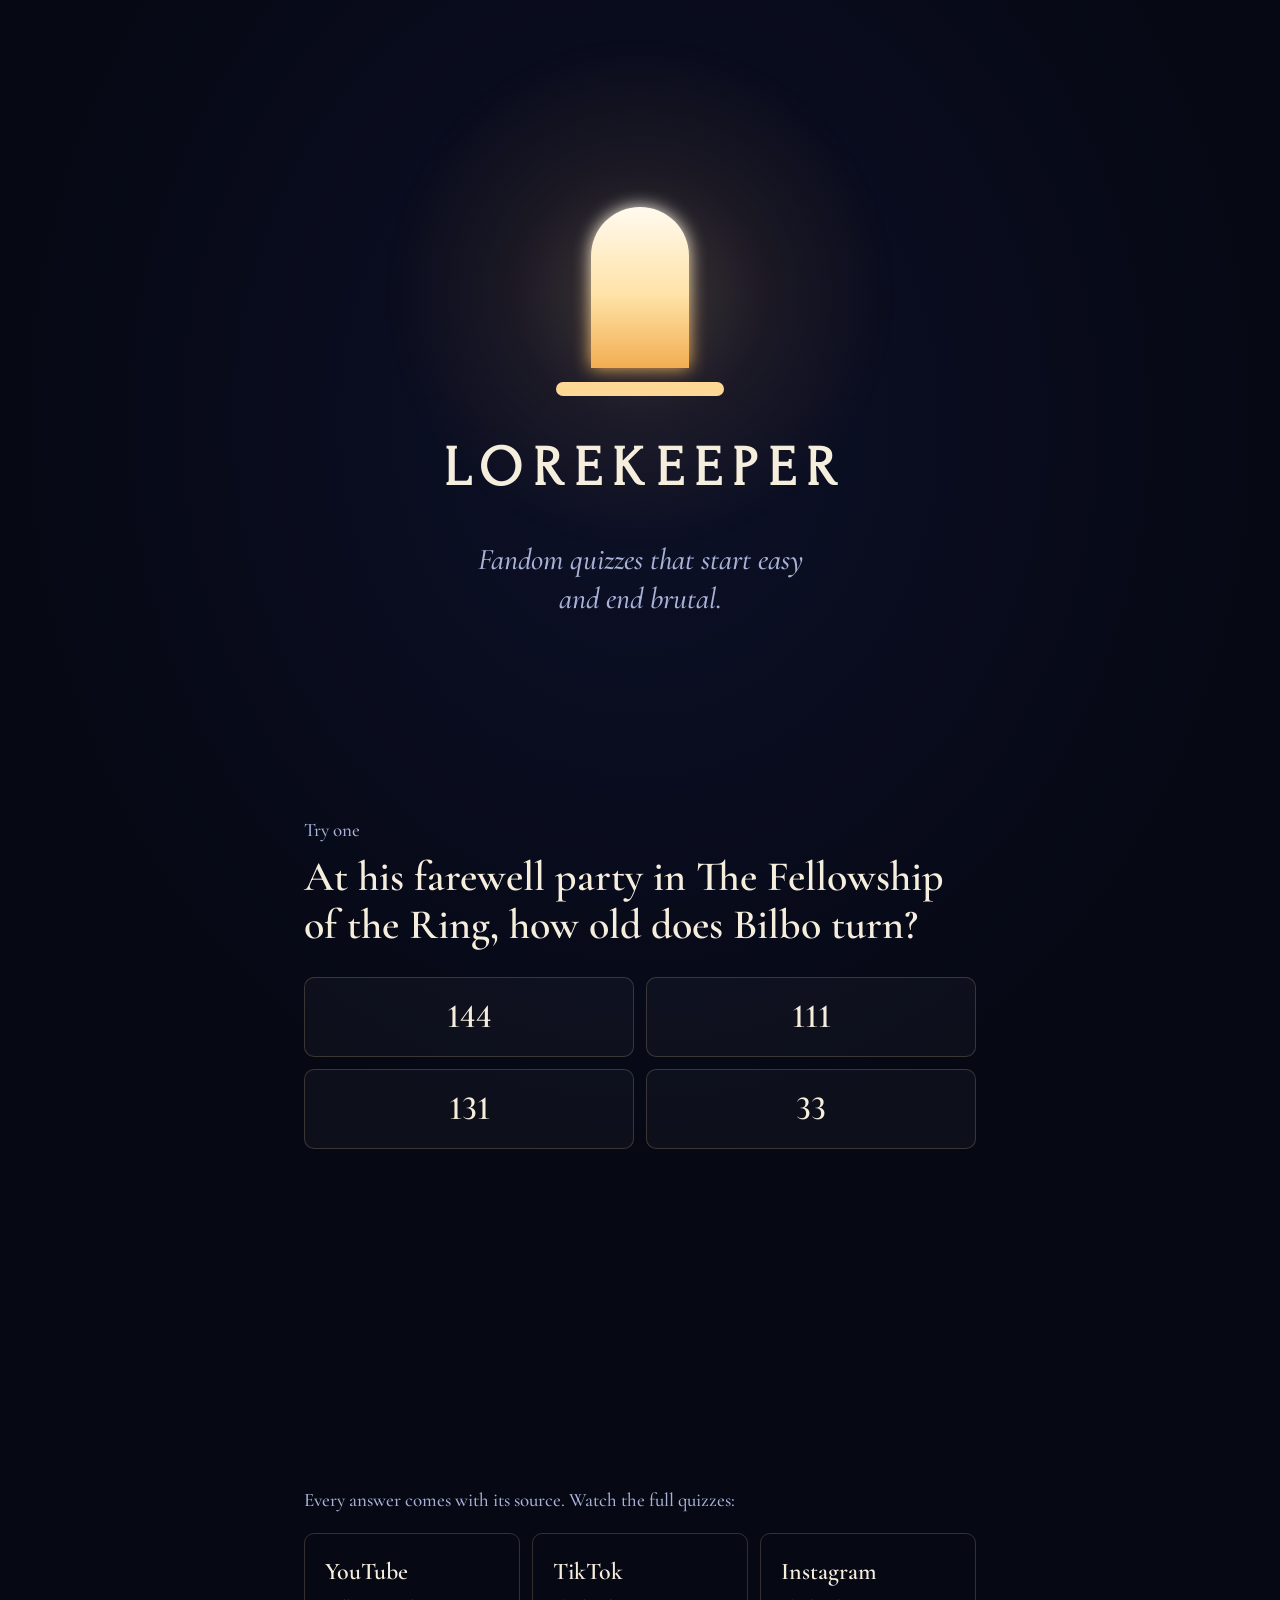
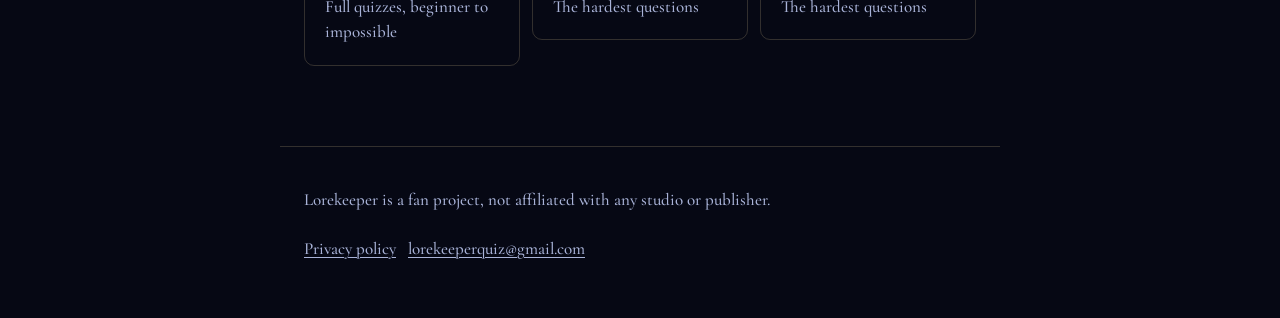
==== index.html @ 2fa55489 "Lorekeeper homepage and privacy policy Co-Authored-By: Claude Opus 5.5 <noreply@anthropic.com> Claud" ====
<!doctype html>
<html lang="en">
<head>
<meta charset="utf-8">
<meta name="viewport" content="width=device-width, initial-scale=1">
<title>Lorekeeper: fandom quizzes that start easy and end brutal</title>
<meta name="description" content="Lord of the Rings, Star Wars, Harry Potter and more. Quizzes from beginner to impossible, and every answer comes with its source.">
<meta property="og:title" content="Lorekeeper">
<meta property="og:description" content="Fandom quizzes that start easy and end brutal. Every answer comes with its source.">
<meta property="og:image" content="https://whoiseltigre.github.io/lorekeeper-site/og.jpg">
<meta name="twitter:card" content="summary_large_image">
<meta name="theme-color" content="#060814">
<link rel="icon" href="favicon.png">
<link rel="apple-touch-icon" href="apple-touch-icon.png">
<link rel="preload" href="fonts/forum-latin-400-normal.woff2" as="font" type="font/woff2" crossorigin>
<link rel="stylesheet" href="site.css">
<style>
  .hero {
    min-height: 88vh;
    display: flex;
    flex-direction: column;
    align-items: center;
    justify-content: center;
    gap: 44px;
    padding: 72px 24px 40px;
    text-align: center;
    position: relative;
  }
  /* The one moment: the doorway lights once when you arrive. */
  .door { position: relative; width: clamp(120px, 18vw, 168px); }
  .door::before {
    content: "";
    position: absolute;
    left: 50%; top: 46%;
    width: 340%; aspect-ratio: 1;
    translate: -50% -50%;
    background: radial-gradient(circle, rgba(255, 200, 120, 0.22), rgba(242, 160, 70, 0.07) 32%, transparent 64%);
    pointer-events: none;
    animation: spill 2.4s 0.3s ease-out both;
  }
  .door svg { display: block; width: 100%; height: auto; overflow: visible; position: relative; }
  .door .arch { animation: light 1.6s 0.15s ease-out both; }
  @keyframes light { from { opacity: 0; } to { opacity: 1; } }
  @keyframes spill { from { opacity: 0; scale: 0.6; } to { opacity: 1; scale: 1; } }
  .hero .wordmark { font-size: clamp(34px, 6vw, 56px); animation: light 1.2s 0.9s ease-out both; }
  .lede {
    margin: 0;
    max-width: 26ch;
    font-size: clamp(24px, 3vw, 30px);
    line-height: 1.3;
    color: var(--mist);
    font-style: italic;
    animation: light 1.2s 1.2s ease-out both;
  }

  .try {
    max-width: 720px;
    margin: 0 auto;
    padding: 24px 24px 96px;
  }
  .try h2 {
    margin: 0 0 8px;
    font-weight: 500;
    font-size: 19px;
    color: var(--mist);
  }
  .q {
    margin: 0 0 28px;
    font-family: Cormorant, Georgia, serif;
    font-weight: 600;
    font-size: clamp(30px, 4.4vw, 42px);
    line-height: 1.15;
    text-wrap: balance;
  }
  .options { display: grid; grid-template-columns: 1fr 1fr; gap: 12px; margin: 0; padding: 0; list-style: none; }
  .options button {
    width: 100%;
    font: 600 clamp(26px, 3.6vw, 34px) / 1 Cormorant, Georgia, serif;
    font-variant-numeric: lining-nums;
    color: var(--cream);
    background: rgba(255, 255, 255, 0.03);
    border: 1px solid var(--line);
    border-radius: 10px;
    padding: 22px 20px;
    cursor: pointer;
    transition: border-color 0.2s, background 0.2s, opacity 0.4s, color 0.4s;
  }
  .options button:hover:not(:disabled) { border-color: var(--lamp); background: rgba(255, 226, 166, 0.06); }
  .options button:disabled { cursor: default; }
  .answered .options button { opacity: 0.35; }
  .answered .options button.right {
    opacity: 1;
    color: var(--night);
    background: linear-gradient(180deg, #fffaf0, var(--lamp) 55%, var(--ember));
    border-color: transparent;
    box-shadow: 0 0 40px rgba(255, 200, 120, 0.35);
  }
  .answered .options button.picked:not(.right) { opacity: 0.6; text-decoration: line-through; text-decoration-thickness: 2px; }

  .proof {
    margin-top: 28px;
    padding: 22px 24px;
    border-left: 2px solid var(--ember);
    background: rgba(255, 226, 166, 0.04);
    border-radius: 0 10px 10px 0;
    opacity: 0;
    translate: 0 8px;
    transition: opacity 0.5s 0.15s, translate 0.5s 0.15s;
  }
  .answered .proof { opacity: 1; translate: 0 0; }
  .proof p { margin: 0; }
  .proof .verdict { font-weight: 600; font-size: 24px; margin-bottom: 6px; }
  .proof .why { color: var(--cream); }
  .proof .src { margin-top: 10px; font-style: italic; color: var(--mist); font-size: 18px; }

  .watch {
    max-width: 720px;
    margin: 0 auto;
    padding: 0 24px 80px;
  }
  .watch h2 { margin: 0 0 18px; font-weight: 500; font-size: 19px; color: var(--mist); }
  .watch ul { list-style: none; margin: 0; padding: 0; display: grid; grid-template-columns: repeat(3, 1fr); gap: 12px; }
  .watch a {
    display: flex;
    flex-direction: column;
    gap: 4px;
    padding: 20px;
    border: 1px solid var(--line);
    border-radius: 10px;
    text-decoration: none;
    color: var(--cream);
    transition: border-color 0.2s, background 0.2s;
  }
  .watch a:hover { border-color: var(--lamp); background: rgba(255, 226, 166, 0.05); }
  .watch b { font-weight: 600; font-size: 24px; }
  .watch span { font-size: 17px; color: var(--mist); }

  @media (max-width: 560px) {
    body { font-size: 19px; }
    .watch ul { grid-template-columns: 1fr; }
  }
</style>
</head>
<body>

<main>
  <section class="hero">
    <div class="door" aria-hidden="true">
      <svg viewBox="15.92 15.08 68.16 76.68">
        <defs>
          <linearGradient id="lamp" x1="0" y1="0" x2="0" y2="1">
            <stop offset="0" stop-color="#fffaf0"/><stop offset=".55" stop-color="#ffe2a6"/><stop offset="1" stop-color="#f2ad52"/>
          </linearGradient>
          <filter id="glow" x="-60%" y="-60%" width="220%" height="220%">
            <feGaussianBlur stdDeviation="2.4" result="b"/><feMerge><feMergeNode in="b"/><feMergeNode in="SourceGraphic"/></feMerge>
          </filter>
        </defs>
        <g transform="translate(50 52) scale(1.42) translate(-50 -52)">
          <path class="arch" d="M36 72 L36 40 A14 14 0 0 1 64 40 L64 72 Z" fill="url(#lamp)" filter="url(#glow)"/>
          <rect x="26" y="76" width="48" height="4" rx="2" fill="#ffd896"/>
        </g>
      </svg>
    </div>
    <h1 class="wordmark" style="margin:0">LOREKEEPER</h1>
    <p class="lede">Fandom quizzes that start easy and end brutal.</p>
  </section>

  <section class="try" id="quiz" aria-labelledby="try-label">
    <h2 id="try-label">Try one</h2>
    <p class="q">At his farewell party in The Fellowship of the Ring, how old does Bilbo turn?</p>
    <ul class="options" role="list">
      <li><button type="button" data-v="144">144</button></li>
      <li><button type="button" data-v="111" data-right>111</button></li>
      <li><button type="button" data-v="131">131</button></li>
      <li><button type="button" data-v="33">33</button></li>
    </ul>
    <div class="proof" aria-live="polite">
      <p class="verdict"></p>
      <p class="why">Eleventy-one. The other three are traps from the same book: 33 is Frodo, who shares the birthday; 144 is the number of guests at the special dinner, one gross, and their combined age; 131 is how old Bilbo is when he finally sails from the Grey Havens.</p>
      <p class="src">As told in The Fellowship of the Ring, Book I, chapter 1, “A Long-expected Party”.</p>
    </div>
  </section>

  <section class="watch" aria-labelledby="watch-label">
    <h2 id="watch-label">Every answer comes with its source. Watch the full quizzes:</h2>
    <ul role="list">
      <li><a href="https://www.youtube.com/@lorekeeperquiz"><b>YouTube</b><span>Full quizzes, beginner to impossible</span></a></li>
      <li><a href="https://www.tiktok.com/@lorekeeperquiz"><b>TikTok</b><span>The hardest questions</span></a></li>
      <li><a href="https://www.instagram.com/lorekeeperquiz/"><b>Instagram</b><span>The hardest questions</span></a></li>
    </ul>
  </section>
</main>

<footer>
  <span>Lorekeeper is a fan project, not affiliated with any studio or publisher.</span>
  <span><a href="privacy.html">Privacy policy</a> &nbsp; <a href="mailto:lorekeeperquiz@gmail.com">lorekeeperquiz@gmail.com</a></span>
</footer>

<script>
  const quiz = document.getElementById("quiz");
  const verdict = quiz.querySelector(".verdict");
  quiz.querySelectorAll(".options button").forEach((b) => {
    if (b.hasAttribute("data-right")) b.classList.add("right-answer");
    b.addEventListener("click", () => {
      if (quiz.classList.contains("answered")) return;
      b.classList.add("picked");
      quiz.querySelector("[data-right]").classList.add("right");
      quiz.classList.add("answered");
      verdict.textContent = b.hasAttribute("data-right") ? "Right. 111." : "Not quite. It's 111.";
      quiz.querySelectorAll(".options button").forEach((x) => (x.disabled = true));
    });
  });
</script>
</body>
</html>
---- site.css ----
@font-face { font-family: Forum; src: url(fonts/forum-latin-400-normal.woff2) format("woff2"); font-display: swap; }
@font-face { font-family: Cormorant; font-weight: 500; src: url(fonts/cormorant-garamond-latin-500-normal.woff2) format("woff2"); font-display: swap; }
@font-face { font-family: Cormorant; font-weight: 500; font-style: italic; src: url(fonts/cormorant-garamond-latin-500-italic.woff2) format("woff2"); font-display: swap; }
@font-face { font-family: Cormorant; font-weight: 600; src: url(fonts/cormorant-garamond-latin-600-normal.woff2) format("woff2"); font-display: swap; }

:root {
  --night: #060814;
  --dusk: #0d1128;
  --cream: #f6eedd;
  --mist: #a9b3d8;
  --lamp: #ffe2a6;
  --ember: #f2ad52;
  --line: rgba(255, 226, 166, 0.18);
}

* { box-sizing: border-box; }
html { background: var(--night); color: var(--cream); -webkit-text-size-adjust: 100%; }
body {
  margin: 0;
  font-family: Cormorant, Georgia, serif;
  font-weight: 500;
  font-size: 21px;
  line-height: 1.5;
  background:
    radial-gradient(ellipse 70% 55% at 50% 22%, var(--dusk), transparent 70%),
    var(--night);
  min-height: 100vh;
  font-variant-numeric: lining-nums;
}
a { color: var(--lamp); text-decoration-thickness: 1px; text-underline-offset: 0.18em; }
a:hover { color: #fff; }
:focus-visible { outline: 2px solid var(--lamp); outline-offset: 3px; border-radius: 4px; }

.wordmark {
  font-family: Forum, serif;
  letter-spacing: 0.2em;
  padding-left: 0.2em;
  line-height: 1;
  text-box: trim-both cap alphabetic;
  color: var(--cream);
}

footer {
  max-width: 720px;
  margin: 0 auto;
  padding: 40px 24px 56px;
  display: flex;
  justify-content: space-between;
  gap: 24px;
  flex-wrap: wrap;
  font-size: 17px;
  color: var(--mist);
  border-top: 1px solid var(--line);
}
footer a { color: var(--mist); }

@media (prefers-reduced-motion: reduce) {
  *, *::before, *::after { animation: none !important; transition: none !important; }
}
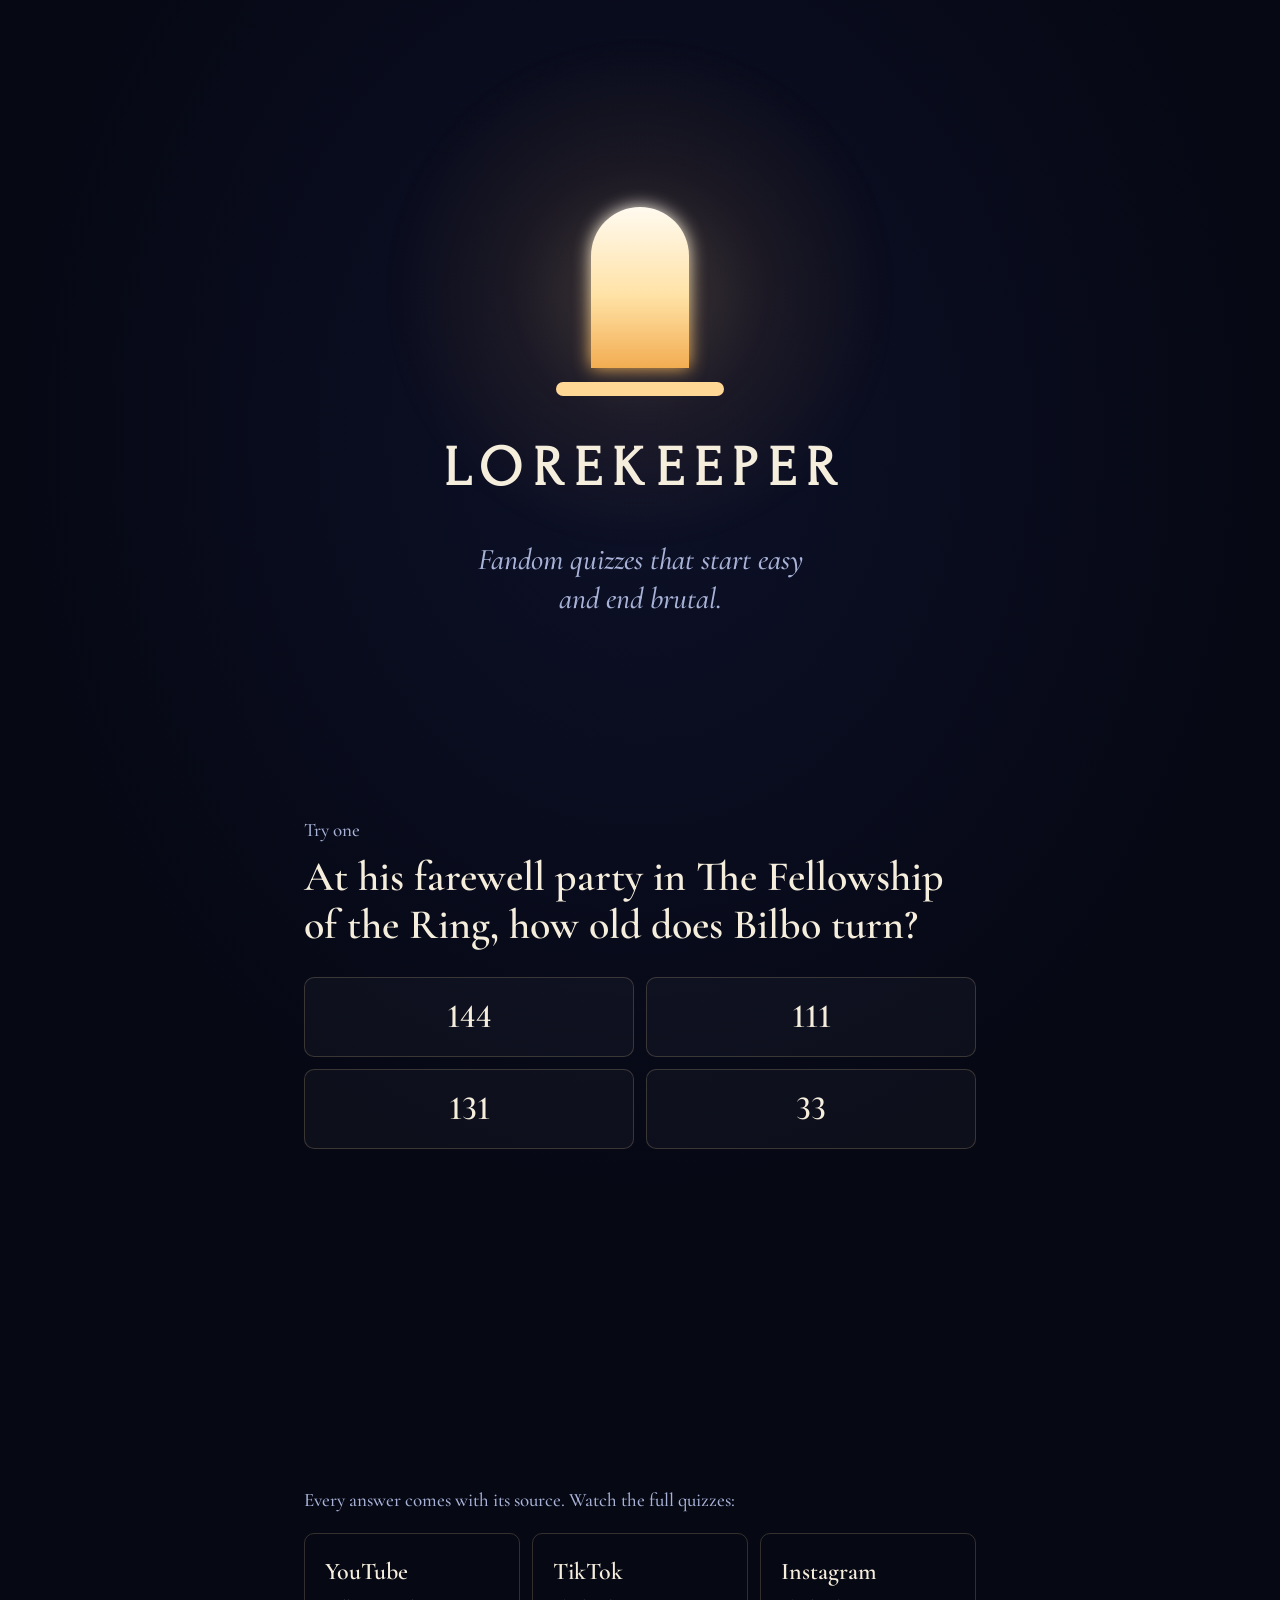
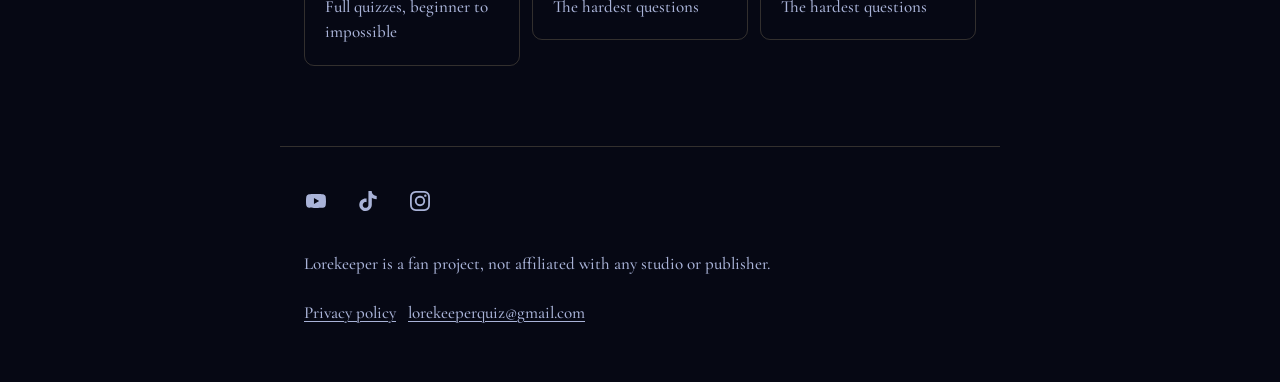
==== commit 97780977: "Add social icon row to footer Co-Authored-By: Claude Opus 5.5 <noreply@anthropic.com> Claude-Session" ====
--- a/index.html
+++ b/index.html
@@ -7,7 +7,7 @@
 <meta name="description" content="Lord of the Rings, Star Wars, Harry Potter and more. Quizzes from beginner to impossible, and every answer comes with its source.">
 <meta property="og:title" content="Lorekeeper">
 <meta property="og:description" content="Fandom quizzes that start easy and end brutal. Every answer comes with its source.">
-<meta property="og:image" content="https://whoiseltigre.github.io/lorekeeper-site/og.jpg">
+<meta property="og:image" content="https://lorekeeper.greighlabs.com/og.jpg">
 <meta name="twitter:card" content="summary_large_image">
 <meta name="theme-color" content="#060814">
 <link rel="icon" href="favicon.png">
@@ -192,6 +192,11 @@
 </main>
 
 <footer>
+  <nav class="social" aria-label="Lorekeeper on social media">
+    <a href="https://www.youtube.com/@lorekeeperquiz" rel="me noopener" target="_blank" aria-label="Lorekeeper on YouTube"><svg viewBox="0 0 24 24" aria-hidden="true"><path d="M23.498 6.186a3.016 3.016 0 0 0-2.122-2.136C19.505 3.545 12 3.545 12 3.545s-7.505 0-9.377.505A3.017 3.017 0 0 0 .502 6.186C0 8.07 0 12 0 12s0 3.93.502 5.814a3.016 3.016 0 0 0 2.122 2.136c1.871.505 9.376.505 9.376.505s7.505 0 9.377-.505a3.015 3.015 0 0 0 2.122-2.136C24 15.93 24 12 24 12s0-3.93-.502-5.814zM9.545 15.568V8.432L15.818 12l-6.273 3.568z"/></svg></a>
+    <a href="https://www.tiktok.com/@lorekeeperquiz" rel="me noopener" target="_blank" aria-label="Lorekeeper on TikTok"><svg viewBox="0 0 24 24" aria-hidden="true"><path d="M12.525.02c1.31-.02 2.61-.01 3.91-.02.08 1.53.63 3.09 1.75 4.17 1.12 1.11 2.7 1.62 4.24 1.79v4.03c-1.44-.05-2.89-.35-4.2-.97-.57-.26-1.1-.59-1.62-.93-.01 2.92.01 5.84-.02 8.75-.08 1.4-.54 2.79-1.35 3.94-1.31 1.92-3.58 3.17-5.91 3.21-1.43.08-2.86-.31-4.08-1.03-2.02-1.19-3.44-3.37-3.65-5.71-.02-.5-.03-1-.01-1.49.18-1.9 1.12-3.72 2.58-4.96 1.66-1.44 3.98-2.13 6.15-1.72.02 1.48-.04 2.96-.04 4.44-.99-.32-2.15-.23-3.02.37-.63.41-1.11 1.04-1.36 1.75-.21.51-.15 1.07-.14 1.61.24 1.64 1.82 3.02 3.5 2.87 1.12-.01 2.19-.66 2.77-1.61.19-.33.4-.67.41-1.06.1-1.79.06-3.57.07-5.36.01-4.03-.01-8.05.02-12.07z"/></svg></a>
+    <a href="https://www.instagram.com/lorekeeperquiz/" rel="me noopener" target="_blank" aria-label="Lorekeeper on Instagram"><svg viewBox="0 0 24 24" aria-hidden="true"><path d="M7.0301.084c-1.2768.0602-2.1487.264-2.911.5634-.7888.3075-1.4575.72-2.1228 1.3877-.6652.6677-1.075 1.3368-1.3802 2.127-.2954.7638-.4956 1.6365-.552 2.914-.0564 1.2775-.0689 1.6882-.0626 4.947.0062 3.2586.0206 3.6671.0825 4.9473.061 1.2765.264 2.1482.5635 2.9107.308.7889.72 1.4573 1.388 2.1228.6679.6655 1.3365 1.0743 2.1285 1.38.7632.295 1.6361.4961 2.9134.552 1.2773.056 1.6884.069 4.9462.0627 3.2578-.0062 3.668-.0207 4.9478-.0814 1.28-.0607 2.147-.2652 2.9098-.5633.7889-.3086 1.4578-.72 2.1228-1.3881.665-.6682 1.0745-1.3378 1.3795-2.1284.2957-.7632.4966-1.636.552-2.9124.056-1.2809.0692-1.6898.063-4.948-.0063-3.2583-.021-3.6668-.0817-4.9465-.0607-1.2797-.264-2.1487-.5633-2.9117-.3084-.7889-.72-1.4568-1.3876-2.1228C21.2982 1.33 20.628.9208 19.8378.6165 19.074.321 18.2017.1197 16.9244.0645 15.6471.0093 15.236-.005 11.977.0014 8.718.0076 8.31.0215 7.0301.0839m.1402 21.6932c-1.17-.0509-1.8053-.2453-2.2287-.408-.5606-.216-.96-.4771-1.3819-.895-.422-.4178-.6811-.8186-.9-1.378-.1644-.4234-.3624-1.058-.4171-2.228-.0595-1.2645-.072-1.6442-.079-4.848-.007-3.2037.0053-3.583.0607-4.848.05-1.169.2456-1.805.408-2.2282.216-.5613.4762-.96.895-1.3816.4188-.4217.8184-.6814 1.3783-.9003.423-.1651 1.0575-.3614 2.227-.4171 1.2655-.06 1.6447-.072 4.848-.079 3.2033-.007 3.5835.005 4.8495.0608 1.169.0508 1.8053.2445 2.228.408.5608.216.96.4754 1.3816.895.4217.4194.6816.8176.9005 1.3787.1653.4217.3617 1.056.4169 2.2263.0602 1.2655.0739 1.645.0796 4.848.0058 3.203-.0055 3.5834-.061 4.848-.051 1.17-.245 1.8055-.408 2.2294-.216.5604-.4763.96-.8954 1.3814-.419.4215-.8181.6811-1.3783.9-.4224.1649-1.0577.3617-2.2262.4174-1.2656.0595-1.6448.072-4.8493.079-3.2045.007-3.5825-.006-4.848-.0608M16.953 5.5864A1.44 1.44 0 1 0 18.39 4.144a1.44 1.44 0 0 0-1.437 1.4424M5.8385 12.012c.0067 3.4032 2.7706 6.1557 6.173 6.1493 3.4026-.0065 6.157-2.7701 6.1506-6.1733-.0065-3.4032-2.771-6.1565-6.174-6.1498-3.403.0067-6.156 2.771-6.1496 6.1738M8 12.0077a4 4 0 1 1 4.008 3.9921A3.9996 3.9996 0 0 1 8 12.0077"/></svg></a>
+  </nav>
   <span>Lorekeeper is a fan project, not affiliated with any studio or publisher.</span>
   <span><a href="privacy.html">Privacy policy</a> &nbsp; <a href="mailto:lorekeeperquiz@gmail.com">lorekeeperquiz@gmail.com</a></span>
 </footer>
--- a/site.css
+++ b/site.css
@@ -53,6 +53,16 @@
   border-top: 1px solid var(--line);
 }
 footer a { color: var(--mist); }
+.social { flex-basis: 100%; display: flex; gap: 8px; margin: -8px 0 4px -10px; }
+.social a {
+  display: grid; place-items: center;
+  width: 44px; height: 44px; border-radius: 50%;
+  color: var(--mist);
+  transition: color .2s ease, background-color .2s ease;
+}
+.social a:hover { color: var(--lamp); background-color: rgba(255, 226, 166, .08); }
+.social a:focus-visible { outline: 2px solid var(--lamp); outline-offset: 2px; }
+.social svg { width: 20px; height: 20px; fill: currentColor; }
 
 @media (prefers-reduced-motion: reduce) {
   *, *::before, *::after { animation: none !important; transition: none !important; }
